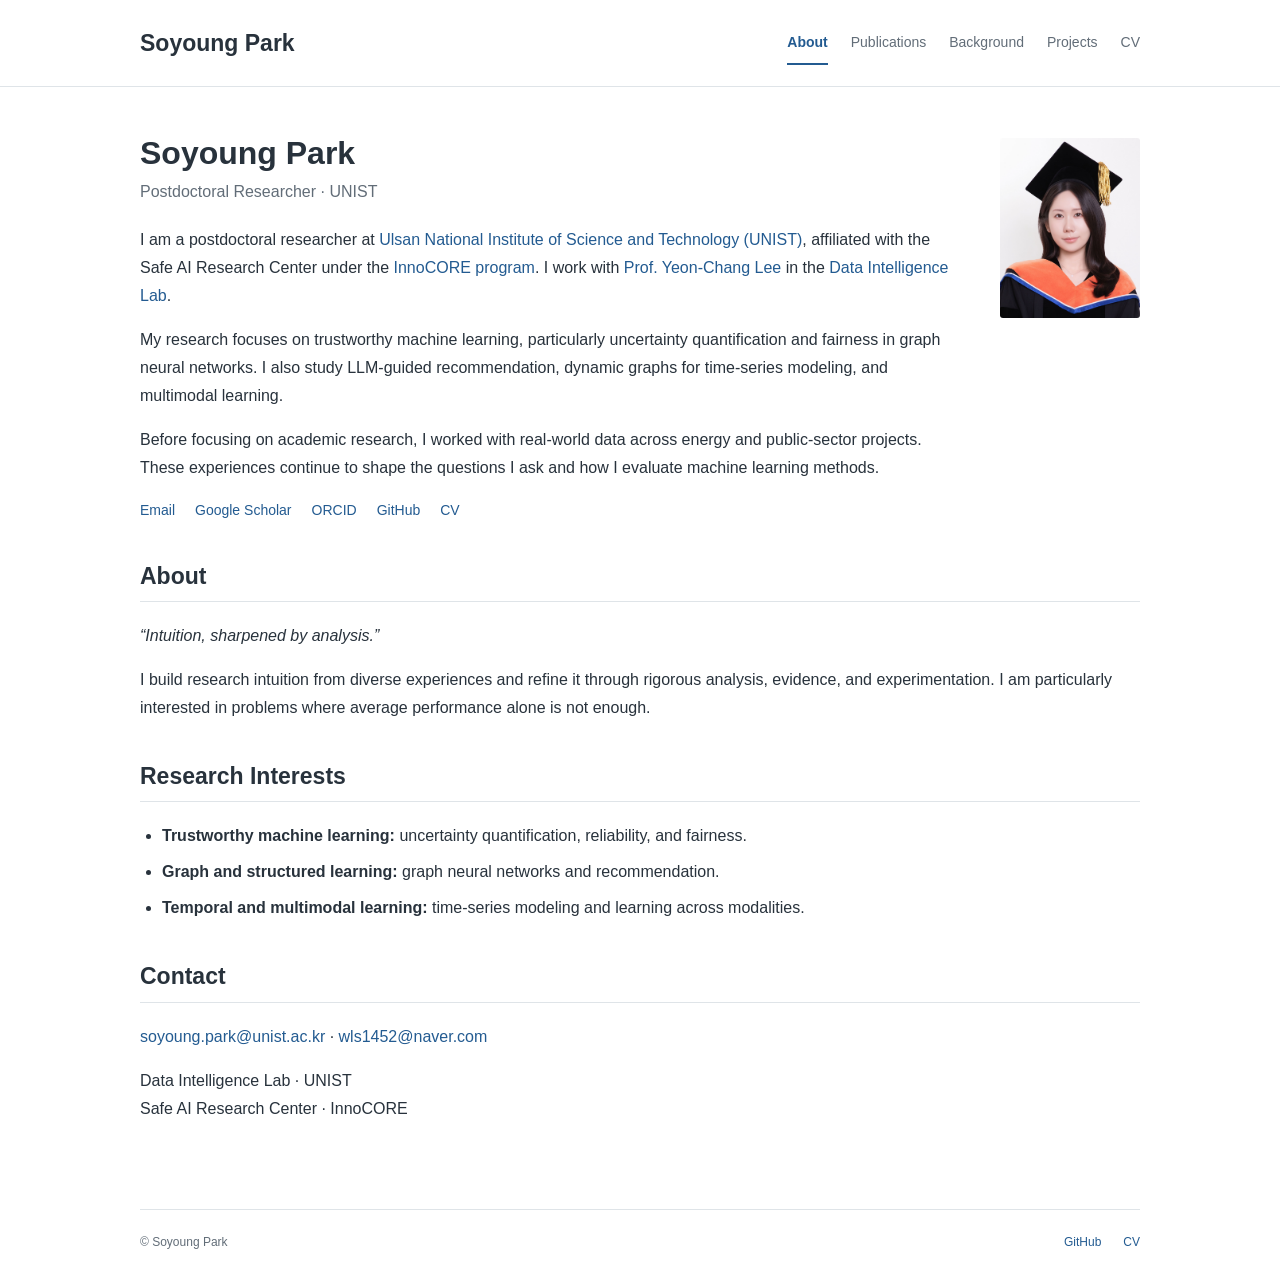
==== index.html @ 58df057c "Refine publication figures and organize background and projects" ====
<!DOCTYPE html>
<html lang="en">
<head>
<meta charset="UTF-8">
<meta name="viewport" content="width=device-width, initial-scale=1">
<meta name="description" content="Soyoung Park — About. Postdoctoral researcher in trustworthy and reliable machine learning.">
<title>About | Soyoung Park</title>
<link rel="icon" href="favicon.svg?v=6" type="image/svg+xml">
<link rel="stylesheet" href="assets/css/style.css?v=8">
</head>
<body>
<a class="skip-link" href="#main">Skip to content</a>
<header class="site-header"><div class="wrap header-inner">
<a class="wordmark" href="index.html">Soyoung Park</a>
<nav aria-label="Main navigation"><a href="index.html" aria-current="page">About</a>
<a href="publications.html">Publications</a>
<a href="background.html">Background</a>
<a href="projects.html">Projects</a>
<a href="cv.html">CV</a></nav>
</div></header>
<main id="main" class="wrap">
<section class="profile" aria-labelledby="name">
<div><h1 id="name">Soyoung Park</h1><p class="position">Postdoctoral Researcher · UNIST</p>

<p>I am a postdoctoral researcher at <a href="https://www.unist.ac.kr/">Ulsan National Institute of Science and Technology (UNIST)</a>, affiliated with the Safe AI Research Center under the <a href="https://www.innocore.or.kr/unist">InnoCORE program</a>. I work with <a href="https://aigs.unist.ac.kr/eng/yeon-chang-lee/">Prof. Yeon-Chang Lee</a> in the <a href="https://sites.google.com/view/unist-dilab">Data Intelligence Lab</a>.</p>
<p>My research focuses on trustworthy machine learning, particularly uncertainty quantification and fairness in graph neural networks. I also study LLM-guided recommendation, dynamic graphs for time-series modeling, and multimodal learning.</p>
<p>Before focusing on academic research, I worked with real-world data across energy and public-sector projects. These experiences continue to shape the questions I ask and how I evaluate machine learning methods.</p>
<div class="profile-links"><a href="mailto:soyoung.park@unist.ac.kr">Email</a><a href="https://scholar.google.co.kr/citations?user=gVs80sgAAAAJ&amp;hl=en">Google Scholar</a><a href="https://orcid.org/0009-0000-7755-0041">ORCID</a><a href="https://github.com/sybeam27">GitHub</a><a href="cv.html">CV</a></div>
</div>
<img class="profile-photo" src="assets/images/profile.jpg" alt="Soyoung Park" width="2802" height="3603" fetchpriority="high"></section>
<section aria-labelledby="about"><h2 id="about">About</h2>
<p class="philosophy">“Intuition, sharpened by analysis.”</p><p>I build research intuition from diverse experiences and refine it through rigorous analysis, evidence, and experimentation. I am particularly interested in problems where average performance alone is not enough.</p></section>
<section aria-labelledby="research"><h2 id="research">Research Interests</h2>
<ul class="interests"><li><strong>Trustworthy machine learning:</strong> uncertainty quantification, reliability, and fairness.</li><li><strong>Graph and structured learning:</strong> graph neural networks and recommendation.</li><li><strong>Temporal and multimodal learning:</strong> time-series modeling and learning across modalities.</li></ul></section>
<section aria-labelledby="contact"><h2 id="contact">Contact</h2><p><a href="mailto:soyoung.park@unist.ac.kr">soyoung.park@unist.ac.kr</a> · <a href="mailto:wls1452@naver.com">wls1452@naver.com</a></p><p>Data Intelligence Lab · UNIST<br>Safe AI Research Center · InnoCORE</p></section>
</main>
<footer class="wrap site-footer"><span>© Soyoung Park</span><a href="https://github.com/sybeam27">GitHub</a><a href="cv.html">CV</a></footer>
</body>
</html>
---- assets/css/style.css ----
:root {
  --ink: #28323c;
  --muted: #626d78;
  --accent: #235b91;
  --line: #dfe4e8;
  --wash: #f6f8fa;
}
* { box-sizing: border-box; }
body { margin: 0; background: #fff; color: var(--ink); font: 16px/1.75 -apple-system, BlinkMacSystemFont, 'Segoe UI', Arial, sans-serif; }
a { color: var(--accent); text-decoration: none; text-underline-offset: 4px; }
a:hover { text-decoration: underline; }
a:focus-visible { outline: 2px solid var(--accent); outline-offset: 5px; }
.wrap { width: min(1000px, calc(100% - 64px)); margin-inline: auto; }
.skip-link { position: absolute; top: -100px; left: 16px; padding: 10px; background: #fff; z-index: 20; }
.skip-link:focus { top: 8px; }
.site-header { border-bottom: 1px solid var(--line); }
.header-inner { display: flex; justify-content: space-between; align-items: center; gap: 28px; min-height: 86px; }
.wordmark { font-size: 23px; font-weight: 600; color: var(--ink); white-space: nowrap; }
nav { display: flex; flex-wrap: wrap; gap: 23px; }
nav a { color: var(--muted); font-size: 14px; padding: 9px 0; border-bottom: 2px solid transparent; }
nav a[aria-current='page'] { color: var(--accent); border-bottom-color: var(--accent); font-weight: 600; }
main { padding-block: 46px 70px; min-height: calc(100vh - 170px); }
h1, h2, h3, p { margin-top: 0; }
h1 { font-size: 32px; line-height: 1.3; font-weight: 600; margin-bottom: 24px; }
h2 { font-size: 23px; font-weight: 600; line-height: 1.4; margin: 38px 0 20px; padding-bottom: 9px; border-bottom: 1px solid var(--line); }
h3 { font-size: 18px; font-weight: 600; line-height: 1.5; margin-bottom: 8px; }
p { margin-bottom: 16px; }
ul { padding-left: 22px; }
li { margin-bottom: 8px; }
.profile { display: grid; grid-template-columns: minmax(0, 1fr) 140px; gap: 38px; align-items: start; }
.profile-photo { width: 100%; height: auto; border-radius: 3px; margin-top: 5px; }
.profile h1 { margin-bottom: 3px; }
.position { color: var(--muted); margin-bottom: 20px; }
.profile-links { display: flex; flex-wrap: wrap; gap: 20px; font-size: 14px; }
.philosophy { font-style: italic; }
.page-intro, .pending { color: var(--muted); }
.empty-state { padding-block: 20px; }
.publication-year { margin: 28px 0 12px; font-size: 21px; color: var(--muted); }
.publication-row { display: grid; grid-template-columns: 210px minmax(0, 1fr); gap: 28px; align-items: center; padding-block: 24px; border-bottom: 1px solid var(--line); }
.publication-thumbnail, .thumbnail-placeholder { aspect-ratio: 4 / 3; width: 100%; display: flex; align-items: center; justify-content: center; border: 1px solid var(--line); border-radius: 3px; padding: 10px; }
.publication-thumbnail img { width: 100%; height: 100%; object-fit: contain; display: block; }
.thumbnail-placeholder { color: var(--muted); background: var(--wash); font-size: 12px; }
.publication-details { min-width: 0; }
.publication-details h3 { font-size: 18px; }
.publication-row p, .domestic-paper p { font-size: 14px; margin-bottom: 7px; }
.publication-meta { display: flex; flex-wrap: wrap; align-items: center; gap: 8px; margin-bottom: 10px; }
.venue-badge { display: inline-block; font-size: 11px; font-weight: 600; background: #eaf1f8; color: var(--accent); border-radius: 3px; padding: 3px 8px; }
.topic-tag { color: var(--muted); font-size: 11px; }
.publication-venue { color: var(--muted); font-style: italic; }
.publication-links { display: flex; flex-wrap: wrap; gap: 8px; font-size: 13px; margin-top: 10px; }
.publication-note, .source-note { font-size: 12px; color: var(--muted); }
.source-note { margin-top: 30px; }
.domestic-paper { padding-block: 20px; border-bottom: 1px solid var(--line); }
.domestic-paper h3 { margin-top: 10px; }
.record { display: grid; grid-template-columns: 155px minmax(0, 1fr); gap: 24px; padding-block: 10px 20px; }
.record-date { color: var(--muted); font-size: 14px; }
.site-footer { display: flex; gap: 22px; border-top: 1px solid var(--line); padding-block: 22px; font-size: 12px; color: var(--muted); }
.site-footer span { margin-right: auto; }
@media (max-width: 800px) {
  .header-inner { display: block; padding-block: 18px 8px; }
  nav { gap: 20px; margin-top: 10px; }
  .profile { grid-template-columns: minmax(0, 1fr) 130px; gap: 26px; }
  .publication-row { grid-template-columns: 175px minmax(0, 1fr); gap: 22px; }
}
@media (max-width: 560px) {
  .wrap { width: calc(100% - 36px); }
  main { padding-block: 30px 48px; }
  nav { gap: 6px 18px; }
  nav a { font-size: 13px; }
  h1 { font-size: 28px; }
  h2 { font-size: 21px; }
  .profile { grid-template-columns: 1fr; gap: 22px; }
  .profile-photo { width: 120px; justify-self: end; grid-row: 1; }
  .publication-row { grid-template-columns: 1fr; gap: 18px; }
  .publication-thumbnail, .thumbnail-placeholder { max-width: 300px; }
  .record { grid-template-columns: 1fr; gap: 2px; }
}
@media print {
  .wrap { width: 100%; }
  nav, .skip-link, .site-footer { display: none; }
  main { padding-block: 20px; }
  .publication-row, .record { break-inside: avoid; }
}

.type-badge { display: inline-flex; align-items: center; gap: 5px; padding: 3px 8px; border-radius: 3px; background: #f0f0f6; color: #515773; font-size: 11px; font-weight: 500; }
.type-badge.journal { background: #edf5ee; color: #36704b; }
.type-badge img { flex: none; }
.organization-tag { display: inline-flex; align-items: center; gap: 9px; min-height: 34px; padding: 4px 9px; border: 1px solid var(--line); border-radius: 4px; margin-bottom: 10px; background: #fff; }
.organization-tag img { width: 66px; height: 24px; object-fit: contain; }
.organization-tag span { font-size: 11px; color: var(--muted); }
.section-jumps { display: flex; flex-wrap: wrap; gap: 12px 22px; font-size: 14px; margin-bottom: 28px; }
.award-year { margin-top: 24px; font-size: 17px; color: var(--muted); }
.download-link { display: inline-block; border: 1px solid var(--accent); border-radius: 4px; padding: 9px 15px; }
.profile > div { min-width: 0; }

.organization-tag img.logo-on-dark { background: #243953; border-radius: 2px; padding: 3px; }

.track-badge { display: inline-block; padding: 3px 8px; border-radius: 3px; font-size: 11px; font-weight: 600; background: #fff4df; color: #795416; }
.resource-tag { display: inline-flex; align-items: center; min-height: 30px; padding: 2px 11px; border: 1px solid #c7d8e8; border-radius: 4px; background: #f1f6fb; color: var(--accent); font-size: 12px; font-weight: 600; }
.resource-tag.code { border-color: #d5dbe1; background: #f6f8fa; color: #394653; }
.resource-tag:hover { background: #e3edf7; border-color: var(--accent); text-decoration: none; }
.resource-tag.code:hover { background: #e9edf1; border-color: #626d78; }

/* Shared publication metadata keeps domestic and international tags aligned. */
.publication-meta > span { display: inline-flex; align-items: center; gap: 5px; min-height: 27px; padding: 3px 9px; border-radius: 6px; line-height: 19px; font-size: 11px; font-weight: 600; }
.type-badge { border: 1px solid #d8e1ed; background: #f0f4fa; color: #49617e; }
.type-badge.journal { border-color: #cce4da; background: #edf7f2; color: #2f6b53; }
.type-badge.workshop { border-color: #dfd4ec; background: #f5f0fa; color: #72518d; }
.type-badge img { opacity: .8; }
.domestic-paper h3 { margin-top: 0; }
.publication-thumbnail { position: relative; cursor: zoom-in; background: #fff; transition: border-color .15s, box-shadow .15s; }
.publication-thumbnail:hover { border-color: #8aa9c6; box-shadow: 0 3px 14px #235b9112; }
.zoom-hint { position: absolute; right: 5px; bottom: 3px; color: #617a90; font-size: 16px; }
.figure-dialog { width: min(1400px, 96vw); max-width: 96vw; max-height: 94vh; border: 0; border-radius: 10px; padding: 48px 24px 22px; box-shadow: 0 20px 80px #0004; }
.figure-dialog::backdrop { background: #182431ba; }
.figure-dialog figure { margin: 0; }
.figure-dialog figure img { display: block; width: 100%; height: auto; max-height: 74vh; object-fit: contain; }
.figure-dialog figcaption { margin-top: 16px; color: var(--muted); font-size: 14px; text-align: center; }
.figure-close { position: absolute; right: 10px; top: 8px; width: 34px; height: 34px; border: 0; border-radius: 50%; background: var(--wash); color: var(--ink); font-size: 25px; cursor: pointer; }
.figure-close:focus-visible { outline: 2px solid var(--accent); }
.record-aside .record-date { margin-bottom: 10px; }
.record-aside .organization-tag { display: flex; flex-direction: column; align-items: flex-start; gap: 4px; border: 0; padding: 0; margin: 0; }
.record-aside .organization-tag img { width: 126px; height: 44px; object-fit: contain; object-position: left center; }
.record-aside .organization-tag span { font-size: 11px; }
@media (max-width: 560px) {
  .record-aside { display: flex; flex-direction: column; align-items: flex-start; gap: 8px; margin-bottom: 12px; }
  .record-aside .record-date { margin: 0; }
  .record-aside .organization-tag img { width: 110px; height: 38px; }
  .figure-dialog { padding: 48px 12px 18px; }
}
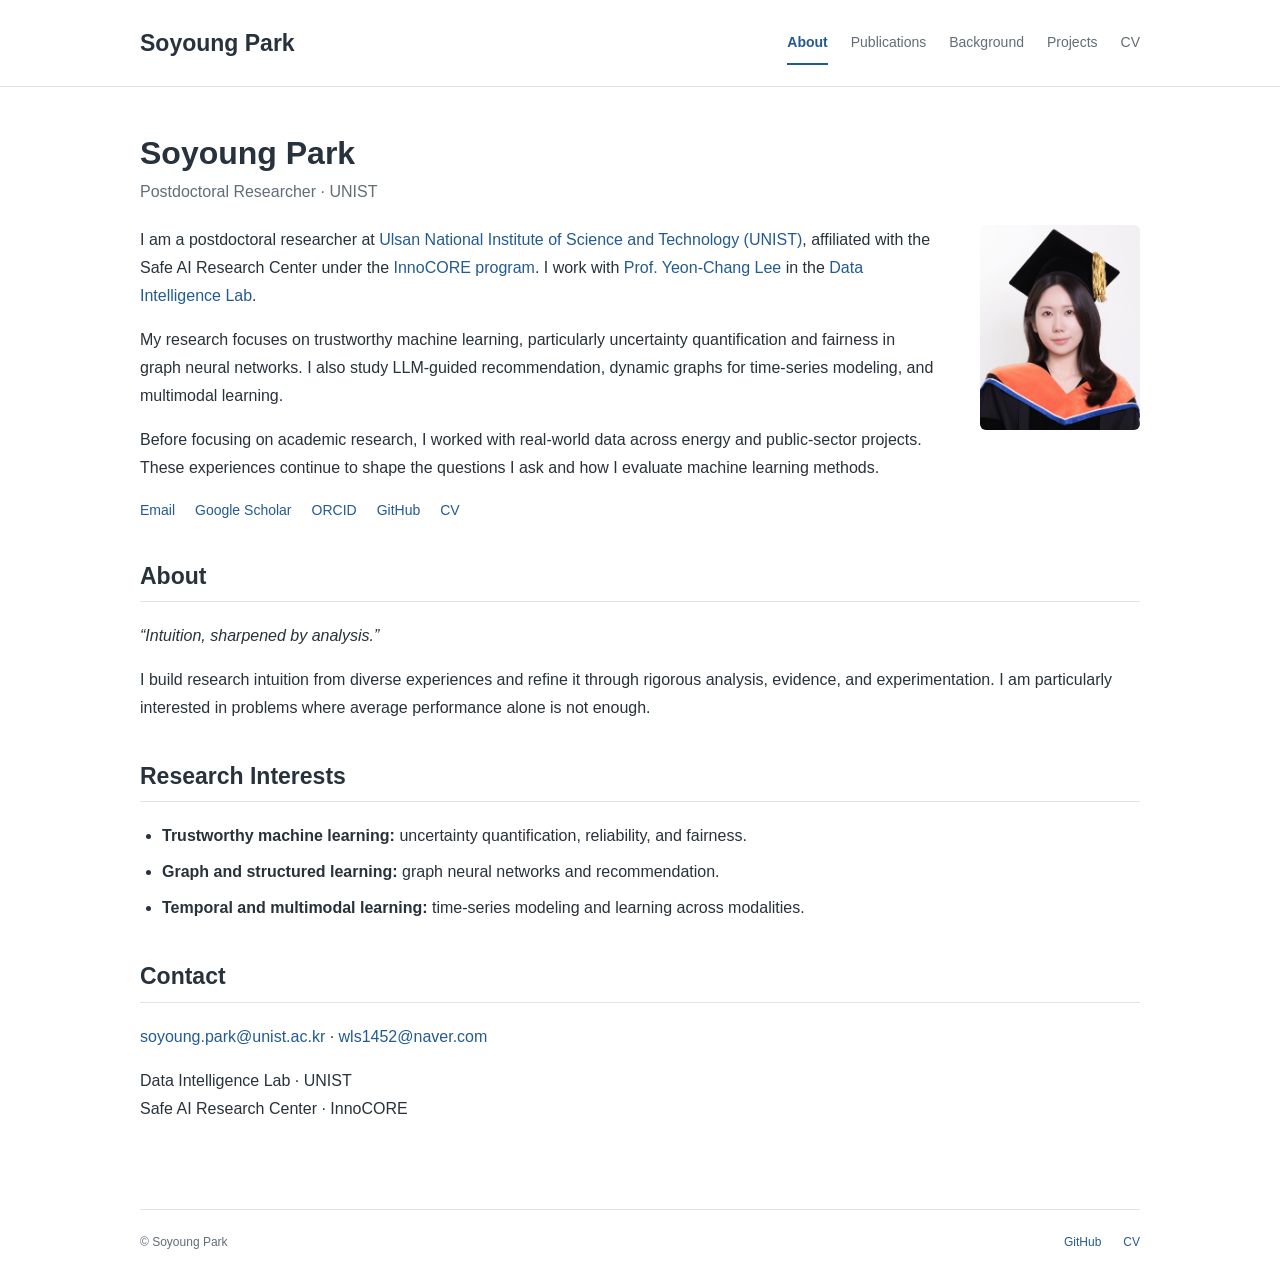
==== commit f0745d2a: "Add CKAIA activities and publication section navigation" ====
--- a/index.html
+++ b/index.html
@@ -6,7 +6,7 @@
 <meta name="description" content="Soyoung Park — About. Postdoctoral researcher in trustworthy and reliable machine learning.">
 <title>About | Soyoung Park</title>
 <link rel="icon" href="favicon.svg?v=6" type="image/svg+xml">
-<link rel="stylesheet" href="assets/css/style.css?v=8">
+<link rel="stylesheet" href="assets/css/style.css?v=9">
 </head>
 <body>
 <a class="skip-link" href="#main">Skip to content</a>
--- a/assets/css/style.css
+++ b/assets/css/style.css
@@ -27,8 +27,8 @@
 p { margin-bottom: 16px; }
 ul { padding-left: 22px; }
 li { margin-bottom: 8px; }
-.profile { display: grid; grid-template-columns: minmax(0, 1fr) 140px; gap: 38px; align-items: start; }
-.profile-photo { width: 100%; height: auto; border-radius: 3px; margin-top: 5px; }
+.profile { display: grid; grid-template-columns: minmax(0, 1fr) 160px; gap: 42px; align-items: center; }
+.profile-photo { width: 100%; height: auto; border-radius: 6px; margin-top: 0; }
 .profile h1 { margin-bottom: 3px; }
 .position { color: var(--muted); margin-bottom: 20px; }
 .profile-links { display: flex; flex-wrap: wrap; gap: 20px; font-size: 14px; }
@@ -59,7 +59,7 @@
 @media (max-width: 800px) {
   .header-inner { display: block; padding-block: 18px 8px; }
   nav { gap: 20px; margin-top: 10px; }
-  .profile { grid-template-columns: minmax(0, 1fr) 130px; gap: 26px; }
+  .profile { grid-template-columns: minmax(0, 1fr) 145px; gap: 28px; }
   .publication-row { grid-template-columns: 175px minmax(0, 1fr); gap: 22px; }
 }
 @media (max-width: 560px) {
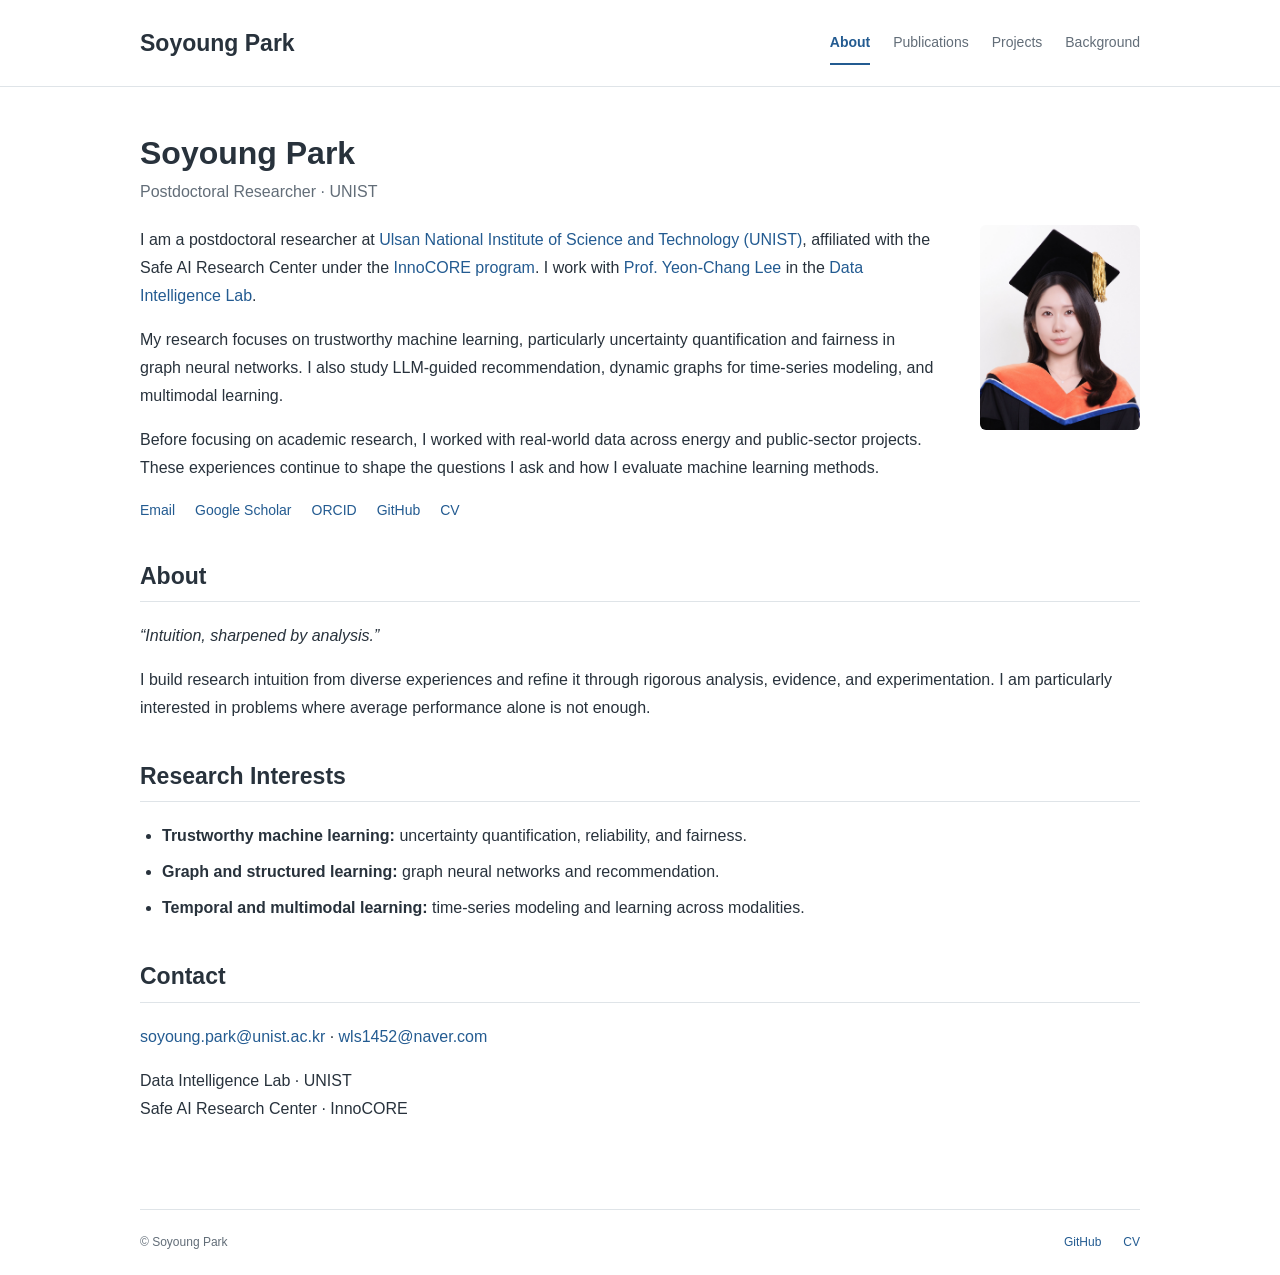
==== commit 97d6fd1a: "Simplify logos, reorder navigation, and open CV inline" ====
--- a/index.html
+++ b/index.html
@@ -6,7 +6,7 @@
 <meta name="description" content="Soyoung Park — About. Postdoctoral researcher in trustworthy and reliable machine learning.">
 <title>About | Soyoung Park</title>
 <link rel="icon" href="favicon.svg?v=6" type="image/svg+xml">
-<link rel="stylesheet" href="assets/css/style.css?v=9">
+<link rel="stylesheet" href="assets/css/style.css?v=10">
 </head>
 <body>
 <a class="skip-link" href="#main">Skip to content</a>
@@ -14,9 +14,8 @@
 <a class="wordmark" href="index.html">Soyoung Park</a>
 <nav aria-label="Main navigation"><a href="index.html" aria-current="page">About</a>
 <a href="publications.html">Publications</a>
-<a href="background.html">Background</a>
 <a href="projects.html">Projects</a>
-<a href="cv.html">CV</a></nav>
+<a href="background.html">Background</a></nav>
 </div></header>
 <main id="main" class="wrap">
 <section class="profile" aria-labelledby="name">
@@ -25,7 +24,7 @@
 <p>I am a postdoctoral researcher at <a href="https://www.unist.ac.kr/">Ulsan National Institute of Science and Technology (UNIST)</a>, affiliated with the Safe AI Research Center under the <a href="https://www.innocore.or.kr/unist">InnoCORE program</a>. I work with <a href="https://aigs.unist.ac.kr/eng/yeon-chang-lee/">Prof. Yeon-Chang Lee</a> in the <a href="https://sites.google.com/view/unist-dilab">Data Intelligence Lab</a>.</p>
 <p>My research focuses on trustworthy machine learning, particularly uncertainty quantification and fairness in graph neural networks. I also study LLM-guided recommendation, dynamic graphs for time-series modeling, and multimodal learning.</p>
 <p>Before focusing on academic research, I worked with real-world data across energy and public-sector projects. These experiences continue to shape the questions I ask and how I evaluate machine learning methods.</p>
-<div class="profile-links"><a href="mailto:soyoung.park@unist.ac.kr">Email</a><a href="https://scholar.google.co.kr/citations?user=gVs80sgAAAAJ&amp;hl=en">Google Scholar</a><a href="https://orcid.org/0009-0000-7755-0041">ORCID</a><a href="https://github.com/sybeam27">GitHub</a><a href="cv.html">CV</a></div>
+<div class="profile-links"><a href="mailto:soyoung.park@unist.ac.kr">Email</a><a href="https://scholar.google.co.kr/citations?user=gVs80sgAAAAJ&amp;hl=en">Google Scholar</a><a href="https://orcid.org/0009-0000-7755-0041">ORCID</a><a href="https://github.com/sybeam27">GitHub</a><a href="CV_Soyoung%20Park.pdf" target="_blank" rel="noopener" title="Open CV as a PDF in a new tab">CV</a></div>
 </div>
 <img class="profile-photo" src="assets/images/profile.jpg" alt="Soyoung Park" width="2802" height="3603" fetchpriority="high"></section>
 <section aria-labelledby="about"><h2 id="about">About</h2>
@@ -34,6 +33,6 @@
 <ul class="interests"><li><strong>Trustworthy machine learning:</strong> uncertainty quantification, reliability, and fairness.</li><li><strong>Graph and structured learning:</strong> graph neural networks and recommendation.</li><li><strong>Temporal and multimodal learning:</strong> time-series modeling and learning across modalities.</li></ul></section>
 <section aria-labelledby="contact"><h2 id="contact">Contact</h2><p><a href="mailto:soyoung.park@unist.ac.kr">soyoung.park@unist.ac.kr</a> · <a href="mailto:wls1452@naver.com">wls1452@naver.com</a></p><p>Data Intelligence Lab · UNIST<br>Safe AI Research Center · InnoCORE</p></section>
 </main>
-<footer class="wrap site-footer"><span>© Soyoung Park</span><a href="https://github.com/sybeam27">GitHub</a><a href="cv.html">CV</a></footer>
+<footer class="wrap site-footer"><span>© Soyoung Park</span><a href="https://github.com/sybeam27">GitHub</a><a href="CV_Soyoung%20Park.pdf" target="_blank" rel="noopener" title="Open CV as a PDF in a new tab">CV</a></footer>
 </body>
 </html>
--- a/assets/css/style.css
+++ b/assets/css/style.css
@@ -120,11 +120,15 @@
 .figure-close:focus-visible { outline: 2px solid var(--accent); }
 .record-aside .record-date { margin-bottom: 10px; }
 .record-aside .organization-tag { display: flex; flex-direction: column; align-items: flex-start; gap: 4px; border: 0; padding: 0; margin: 0; }
-.record-aside .organization-tag img { width: 126px; height: 44px; object-fit: contain; object-position: left center; }
+.record-aside .organization-tag img { width: 88px; height: 30px; object-fit: contain; object-position: left center; }
 .record-aside .organization-tag span { font-size: 11px; }
 @media (max-width: 560px) {
   .record-aside { display: flex; flex-direction: column; align-items: flex-start; gap: 8px; margin-bottom: 12px; }
   .record-aside .record-date { margin: 0; }
-  .record-aside .organization-tag img { width: 110px; height: 38px; }
+  .record-aside .organization-tag img { width: 80px; height: 28px; }
   .figure-dialog { padding: 48px 12px 18px; }
 }
+
+.record-aside .organization-tag { min-height: 0; }
+.jbnu-emblem { display: block; width: 36px; height: 36px; background: url('../images/organizations/jbnu-emblem-en.png') -15px -2px / 123px 40px no-repeat; }
+.project-affiliation { font-size: 13px; color: var(--muted); }
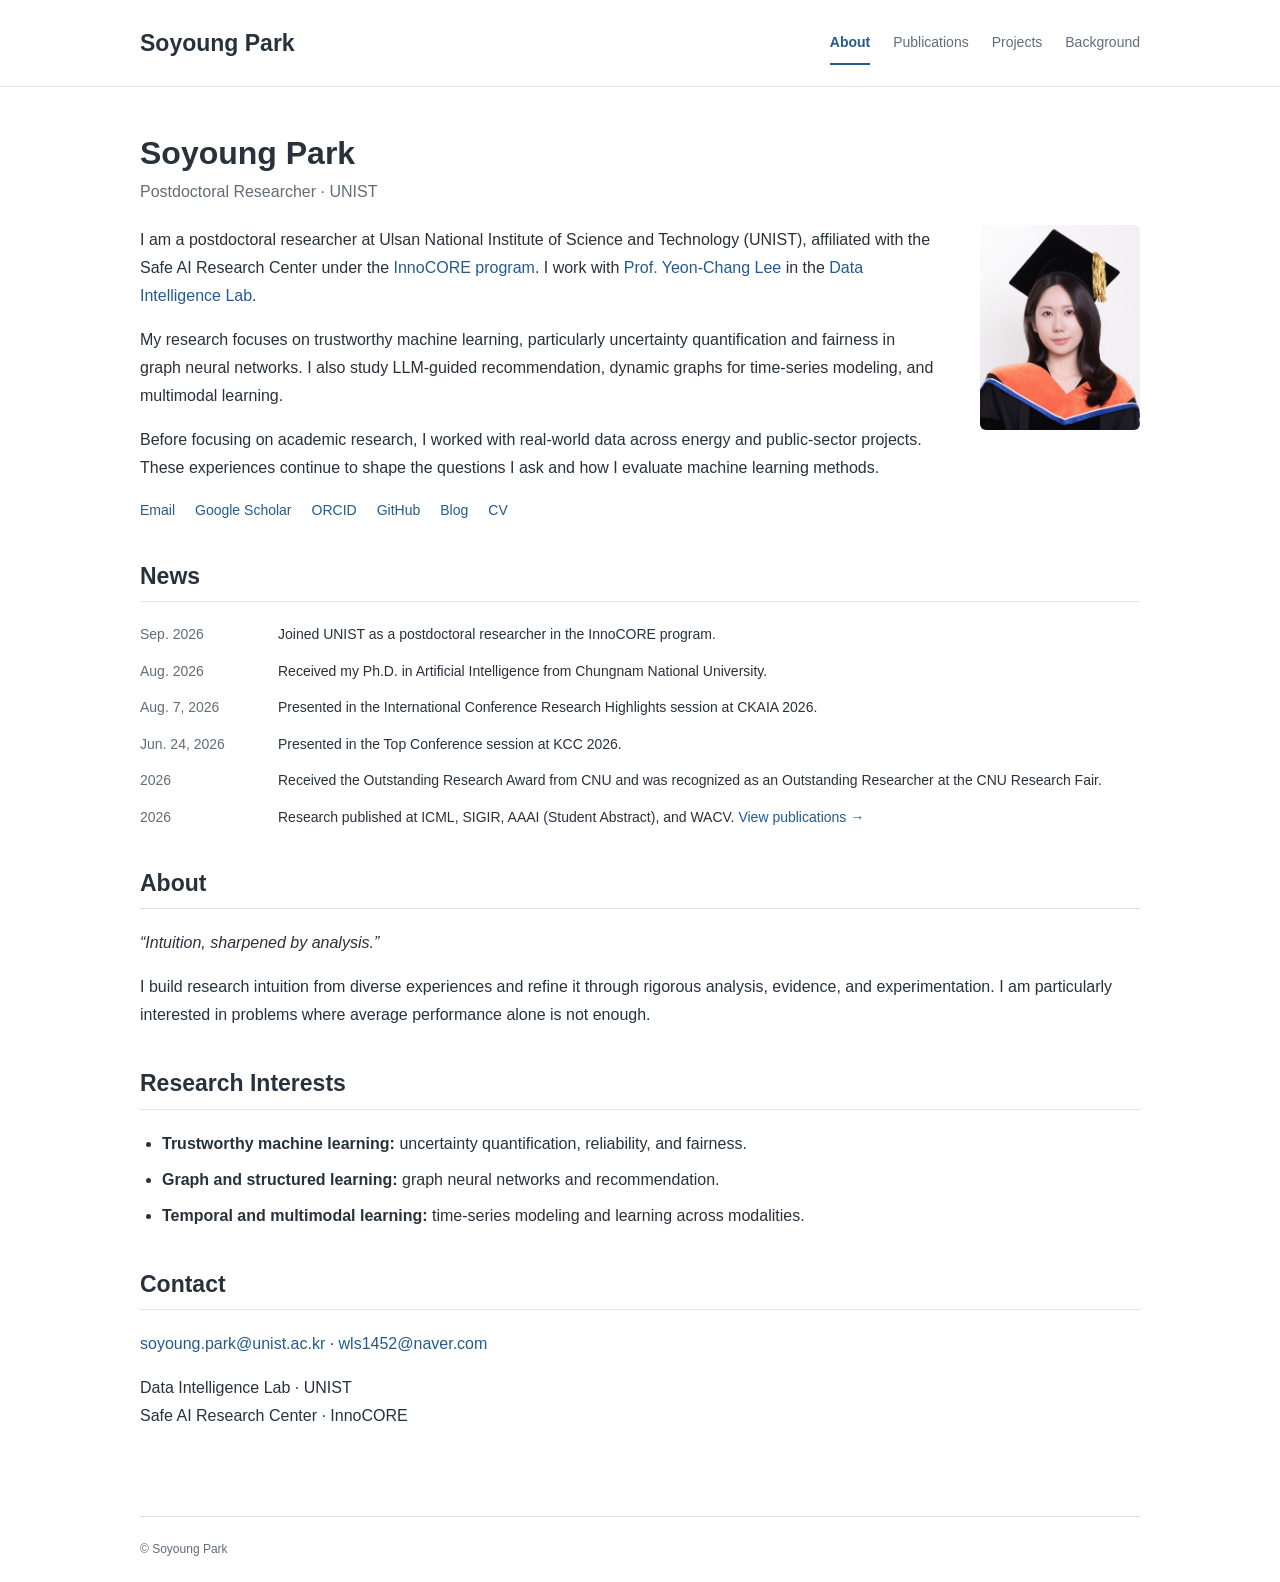
==== commit 8dfa9a06: "Add 2026 news and awards and refine mobile profile" ====
--- a/index.html
+++ b/index.html
@@ -6,7 +6,7 @@
 <meta name="description" content="Soyoung Park — About. Postdoctoral researcher in trustworthy and reliable machine learning.">
 <title>About | Soyoung Park</title>
 <link rel="icon" href="favicon.svg?v=6" type="image/svg+xml">
-<link rel="stylesheet" href="assets/css/style.css?v=10">
+<link rel="stylesheet" href="assets/css/style.css?v=11">
 </head>
 <body>
 <a class="skip-link" href="#main">Skip to content</a>
@@ -19,20 +19,28 @@
 </div></header>
 <main id="main" class="wrap">
 <section class="profile" aria-labelledby="name">
-<div><h1 id="name">Soyoung Park</h1><p class="position">Postdoctoral Researcher · UNIST</p>
+<div class="profile-copy"><div class="profile-heading"><h1 id="name">Soyoung Park</h1><p class="position">Postdoctoral Researcher · UNIST</p></div>
 
-<p>I am a postdoctoral researcher at <a href="https://www.unist.ac.kr/">Ulsan National Institute of Science and Technology (UNIST)</a>, affiliated with the Safe AI Research Center under the <a href="https://www.innocore.or.kr/unist">InnoCORE program</a>. I work with <a href="https://aigs.unist.ac.kr/eng/yeon-chang-lee/">Prof. Yeon-Chang Lee</a> in the <a href="https://sites.google.com/view/unist-dilab">Data Intelligence Lab</a>.</p>
+<p>I am a postdoctoral researcher at Ulsan National Institute of Science and Technology (UNIST), affiliated with the Safe AI Research Center under the <a href="https://www.innocore.or.kr/unist">InnoCORE program</a>. I work with <a href="https://aigs.unist.ac.kr/eng/yeon-chang-lee/">Prof. Yeon-Chang Lee</a> in the <a href="https://sites.google.com/view/unist-dilab">Data Intelligence Lab</a>.</p>
 <p>My research focuses on trustworthy machine learning, particularly uncertainty quantification and fairness in graph neural networks. I also study LLM-guided recommendation, dynamic graphs for time-series modeling, and multimodal learning.</p>
 <p>Before focusing on academic research, I worked with real-world data across energy and public-sector projects. These experiences continue to shape the questions I ask and how I evaluate machine learning methods.</p>
-<div class="profile-links"><a href="mailto:soyoung.park@unist.ac.kr">Email</a><a href="https://scholar.google.co.kr/citations?user=gVs80sgAAAAJ&amp;hl=en">Google Scholar</a><a href="https://orcid.org/0009-0000-7755-0041">ORCID</a><a href="https://github.com/sybeam27">GitHub</a><a href="CV_Soyoung%20Park.pdf" target="_blank" rel="noopener" title="Open CV as a PDF in a new tab">CV</a></div>
+<div class="profile-links"><a href="mailto:soyoung.park@unist.ac.kr">Email</a><a href="https://scholar.google.co.kr/citations?user=gVs80sgAAAAJ&amp;hl=en">Google Scholar</a><a href="https://orcid.org/0009-0000-7755-0041">ORCID</a><a href="https://github.com/sybeam27">GitHub</a><a href="https://blog.naver.com/young_treasure">Blog</a><a href="CV_Soyoung%20Park.pdf" target="_blank" rel="noopener" title="Open CV as a PDF in a new tab">CV</a></div>
 </div>
 <img class="profile-photo" src="assets/images/profile.jpg" alt="Soyoung Park" width="2802" height="3603" fetchpriority="high"></section>
+<section aria-labelledby="news"><h2 id="news">News</h2><ul class="news-list">
+<li><time datetime="2026-09">Sep. 2026</time><span>Joined UNIST as a postdoctoral researcher in the InnoCORE program.</span></li>
+<li><time datetime="2026-08">Aug. 2026</time><span>Received my Ph.D. in Artificial Intelligence from Chungnam National University.</span></li>
+<li><time datetime="2026-08-07">Aug. 7, 2026</time><span>Presented in the International Conference Research Highlights session at CKAIA 2026.</span></li>
+<li><time datetime="2026-06-24">Jun. 24, 2026</time><span>Presented in the Top Conference session at KCC 2026.</span></li>
+<li><time datetime="2026">2026</time><span>Received the Outstanding Research Award from CNU and was recognized as an Outstanding Researcher at the CNU Research Fair.</span></li>
+<li><time datetime="2026">2026</time><span>Research published at ICML, SIGIR, AAAI (Student Abstract), and WACV. <a href="publications.html#international">View publications →</a></span></li>
+</ul></section>
 <section aria-labelledby="about"><h2 id="about">About</h2>
 <p class="philosophy">“Intuition, sharpened by analysis.”</p><p>I build research intuition from diverse experiences and refine it through rigorous analysis, evidence, and experimentation. I am particularly interested in problems where average performance alone is not enough.</p></section>
 <section aria-labelledby="research"><h2 id="research">Research Interests</h2>
 <ul class="interests"><li><strong>Trustworthy machine learning:</strong> uncertainty quantification, reliability, and fairness.</li><li><strong>Graph and structured learning:</strong> graph neural networks and recommendation.</li><li><strong>Temporal and multimodal learning:</strong> time-series modeling and learning across modalities.</li></ul></section>
 <section aria-labelledby="contact"><h2 id="contact">Contact</h2><p><a href="mailto:soyoung.park@unist.ac.kr">soyoung.park@unist.ac.kr</a> · <a href="mailto:wls1452@naver.com">wls1452@naver.com</a></p><p>Data Intelligence Lab · UNIST<br>Safe AI Research Center · InnoCORE</p></section>
 </main>
-<footer class="wrap site-footer"><span>© Soyoung Park</span><a href="https://github.com/sybeam27">GitHub</a><a href="CV_Soyoung%20Park.pdf" target="_blank" rel="noopener" title="Open CV as a PDF in a new tab">CV</a></footer>
+<footer class="wrap site-footer"><span>© Soyoung Park</span></footer>
 </body>
 </html>
--- a/assets/css/style.css
+++ b/assets/css/style.css
@@ -132,3 +132,19 @@
 .record-aside .organization-tag { min-height: 0; }
 .jbnu-emblem { display: block; width: 36px; height: 36px; background: url('../images/organizations/jbnu-emblem-en.png') -15px -2px / 123px 40px no-repeat; }
 .project-affiliation { font-size: 13px; color: var(--muted); }
+
+.news-list { list-style: none; padding: 0; }
+.news-list li { display: grid; grid-template-columns: 120px minmax(0, 1fr); gap: 18px; margin-bottom: 12px; font-size: 14px; }
+.news-list time { color: var(--muted); font-variant-numeric: tabular-nums; }
+.record-aside .university-symbol img { width: 36px; height: 36px; }
+@media (max-width: 560px) {
+  .profile { grid-template-columns: minmax(0, 1fr) 88px; gap: 18px 16px; align-items: center; }
+  .profile-copy { display: contents; }
+  .profile-heading { grid-column: 1; grid-row: 1; }
+  .profile-heading h1 { font-size: 26px; }
+  .profile-heading .position { font-size: 13px; margin-bottom: 0; }
+  .profile-photo { width: 88px; grid-column: 2; grid-row: 1; justify-self: end; }
+  .profile-copy > p, .profile-links { grid-column: 1 / -1; margin-bottom: 0; }
+  .profile-links { gap: 8px 18px; }
+  .news-list li { grid-template-columns: 1fr; gap: 2px; margin-bottom: 16px; }
+}
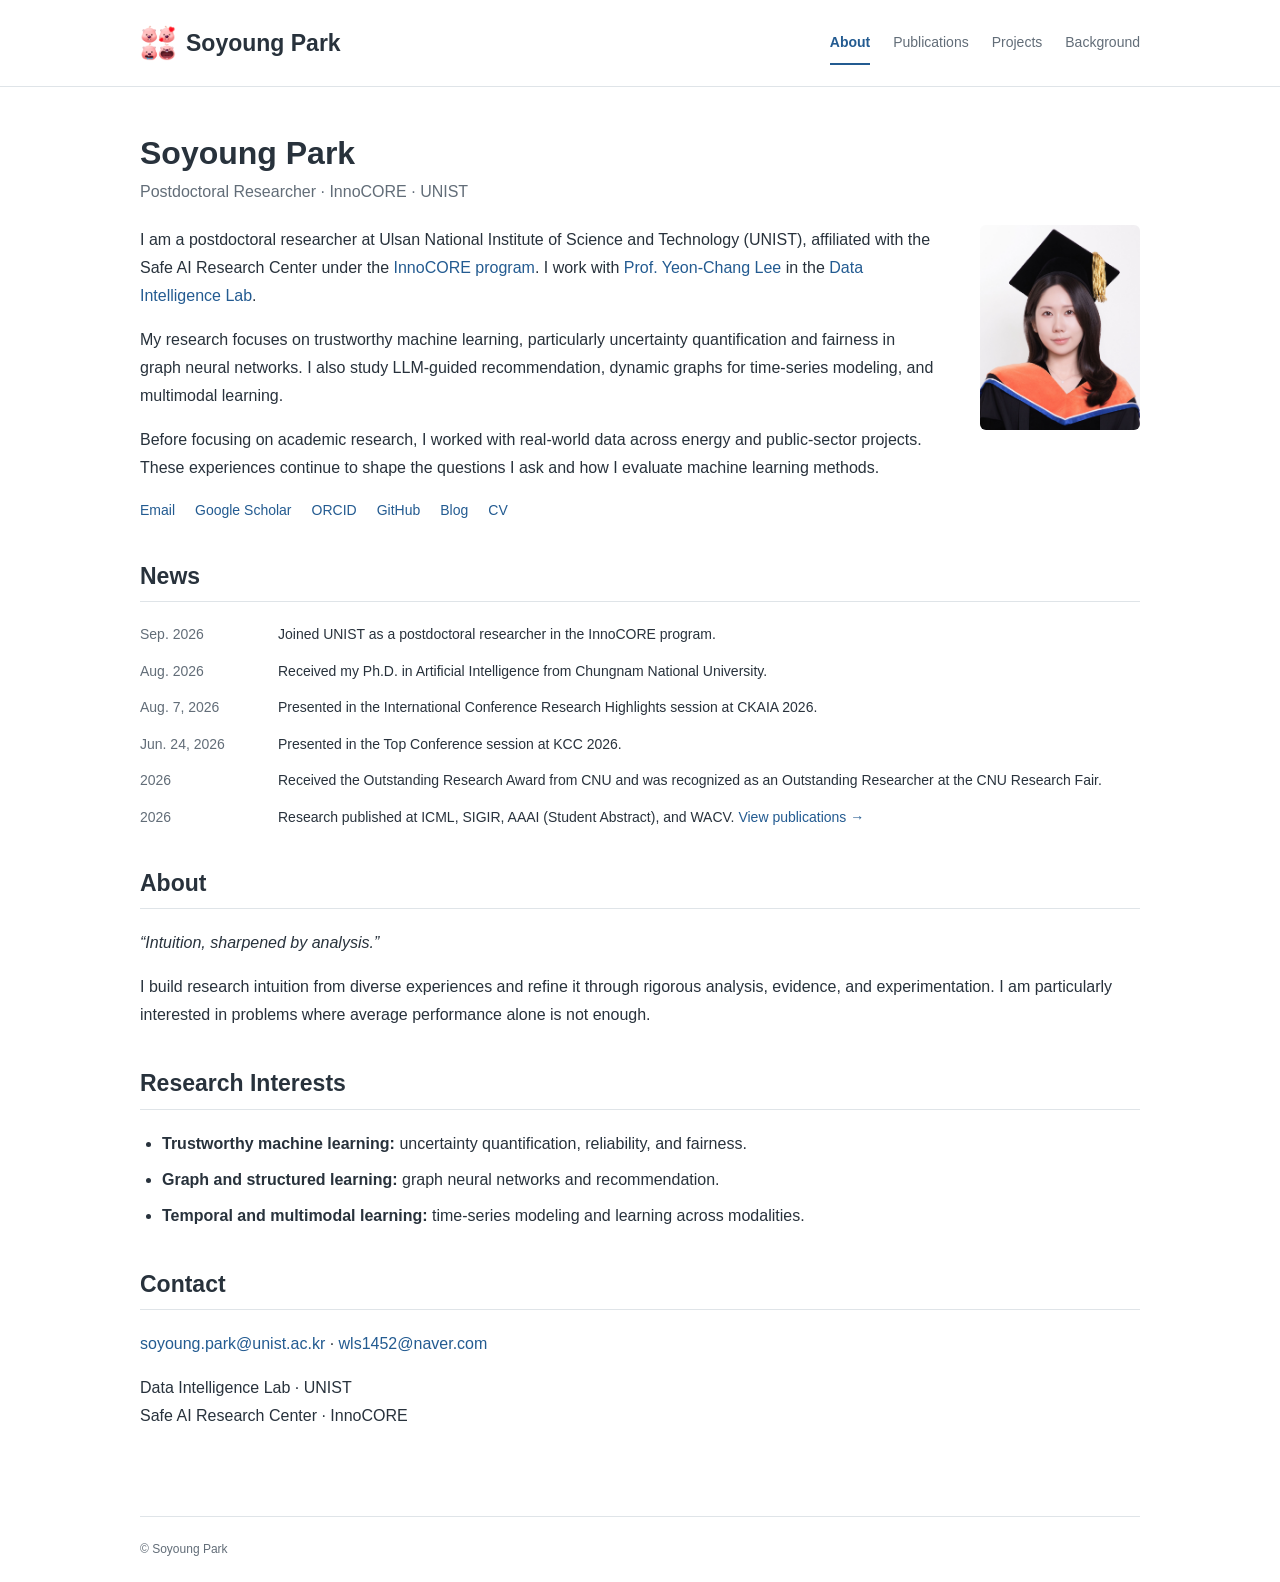
==== commit 08884001: "Use supplied Loopy image for branding and add InnoCORE role" ====
--- a/index.html
+++ b/index.html
@@ -5,13 +5,13 @@
 <meta name="viewport" content="width=device-width, initial-scale=1">
 <meta name="description" content="Soyoung Park — About. Postdoctoral researcher in trustworthy and reliable machine learning.">
 <title>About | Soyoung Park</title>
-<link rel="icon" href="favicon.svg?v=6" type="image/svg+xml">
-<link rel="stylesheet" href="assets/css/style.css?v=11">
+<link rel="icon" href="assets/images/loopy.png?v=1" type="image/png">
+<link rel="stylesheet" href="assets/css/style.css?v=12">
 </head>
 <body>
 <a class="skip-link" href="#main">Skip to content</a>
 <header class="site-header"><div class="wrap header-inner">
-<a class="wordmark" href="index.html">Soyoung Park</a>
+<a class="wordmark" href="index.html"><img class="brand-loopy" src="assets/images/loopy.png" alt="" width="36" height="36">Soyoung Park</a>
 <nav aria-label="Main navigation"><a href="index.html" aria-current="page">About</a>
 <a href="publications.html">Publications</a>
 <a href="projects.html">Projects</a>
@@ -19,7 +19,7 @@
 </div></header>
 <main id="main" class="wrap">
 <section class="profile" aria-labelledby="name">
-<div class="profile-copy"><div class="profile-heading"><h1 id="name">Soyoung Park</h1><p class="position">Postdoctoral Researcher · UNIST</p></div>
+<div class="profile-copy"><div class="profile-heading"><h1 id="name">Soyoung Park</h1><p class="position">Postdoctoral Researcher · InnoCORE · UNIST</p></div>
 
 <p>I am a postdoctoral researcher at Ulsan National Institute of Science and Technology (UNIST), affiliated with the Safe AI Research Center under the <a href="https://www.innocore.or.kr/unist">InnoCORE program</a>. I work with <a href="https://aigs.unist.ac.kr/eng/yeon-chang-lee/">Prof. Yeon-Chang Lee</a> in the <a href="https://sites.google.com/view/unist-dilab">Data Intelligence Lab</a>.</p>
 <p>My research focuses on trustworthy machine learning, particularly uncertainty quantification and fairness in graph neural networks. I also study LLM-guided recommendation, dynamic graphs for time-series modeling, and multimodal learning.</p>
--- a/assets/css/style.css
+++ b/assets/css/style.css
@@ -148,3 +148,6 @@
   .profile-links { gap: 8px 18px; }
   .news-list li { grid-template-columns: 1fr; gap: 2px; margin-bottom: 16px; }
 }
+
+.wordmark { display: inline-flex; align-items: center; gap: 10px; }
+.brand-loopy { display: block; width: 36px; height: 36px; object-fit: contain; flex: none; }
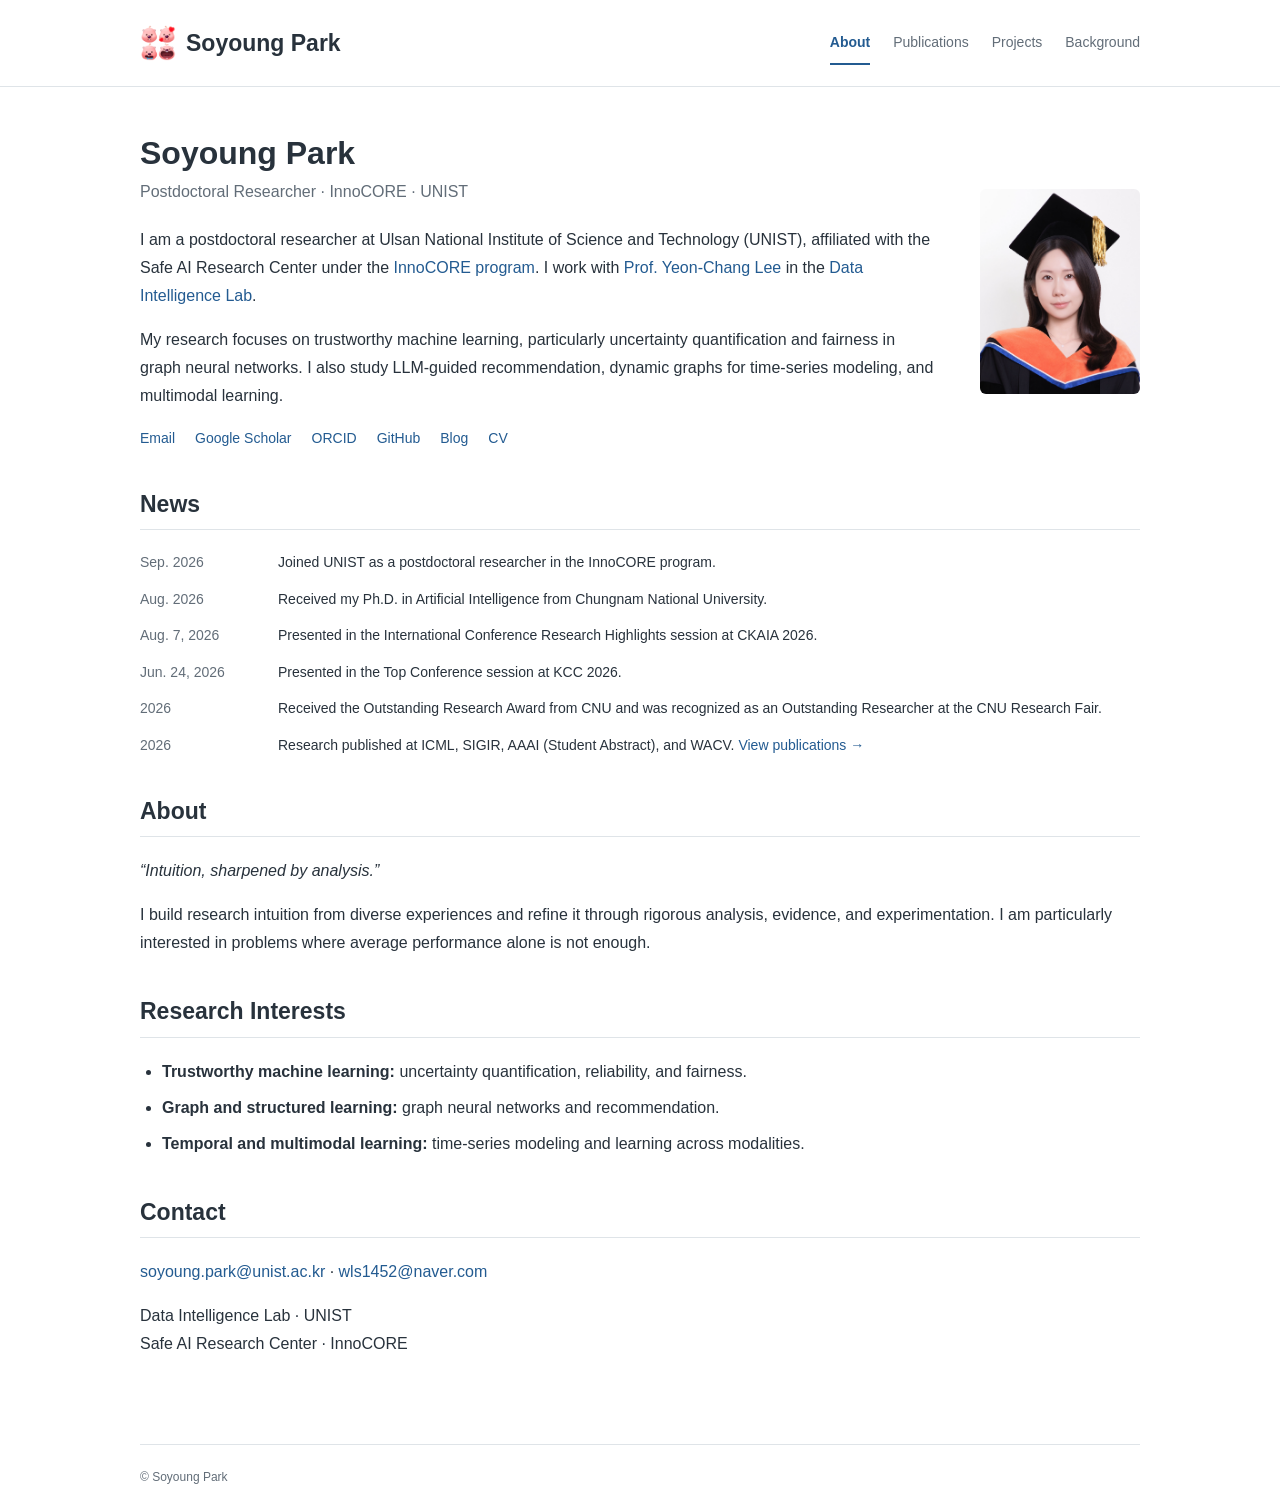
==== commit 9e08f365: "Hide previous industry experience paragraph on About" ====
--- a/index.html
+++ b/index.html
@@ -23,7 +23,7 @@
 
 <p>I am a postdoctoral researcher at Ulsan National Institute of Science and Technology (UNIST), affiliated with the Safe AI Research Center under the <a href="https://www.innocore.or.kr/unist">InnoCORE program</a>. I work with <a href="https://aigs.unist.ac.kr/eng/yeon-chang-lee/">Prof. Yeon-Chang Lee</a> in the <a href="https://sites.google.com/view/unist-dilab">Data Intelligence Lab</a>.</p>
 <p>My research focuses on trustworthy machine learning, particularly uncertainty quantification and fairness in graph neural networks. I also study LLM-guided recommendation, dynamic graphs for time-series modeling, and multimodal learning.</p>
-<p>Before focusing on academic research, I worked with real-world data across energy and public-sector projects. These experiences continue to shape the questions I ask and how I evaluate machine learning methods.</p>
+<!-- <p>Before focusing on academic research, I worked with real-world data across energy and public-sector projects. These experiences continue to shape the questions I ask and how I evaluate machine learning methods.</p> -->
 <div class="profile-links"><a href="mailto:soyoung.park@unist.ac.kr">Email</a><a href="https://scholar.google.co.kr/citations?user=gVs80sgAAAAJ&amp;hl=en">Google Scholar</a><a href="https://orcid.org/0009-0000-7755-0041">ORCID</a><a href="https://github.com/sybeam27">GitHub</a><a href="https://blog.naver.com/young_treasure">Blog</a><a href="CV_Soyoung%20Park.pdf" target="_blank" rel="noopener" title="Open CV as a PDF in a new tab">CV</a></div>
 </div>
 <img class="profile-photo" src="assets/images/profile.jpg" alt="Soyoung Park" width="2802" height="3603" fetchpriority="high"></section>
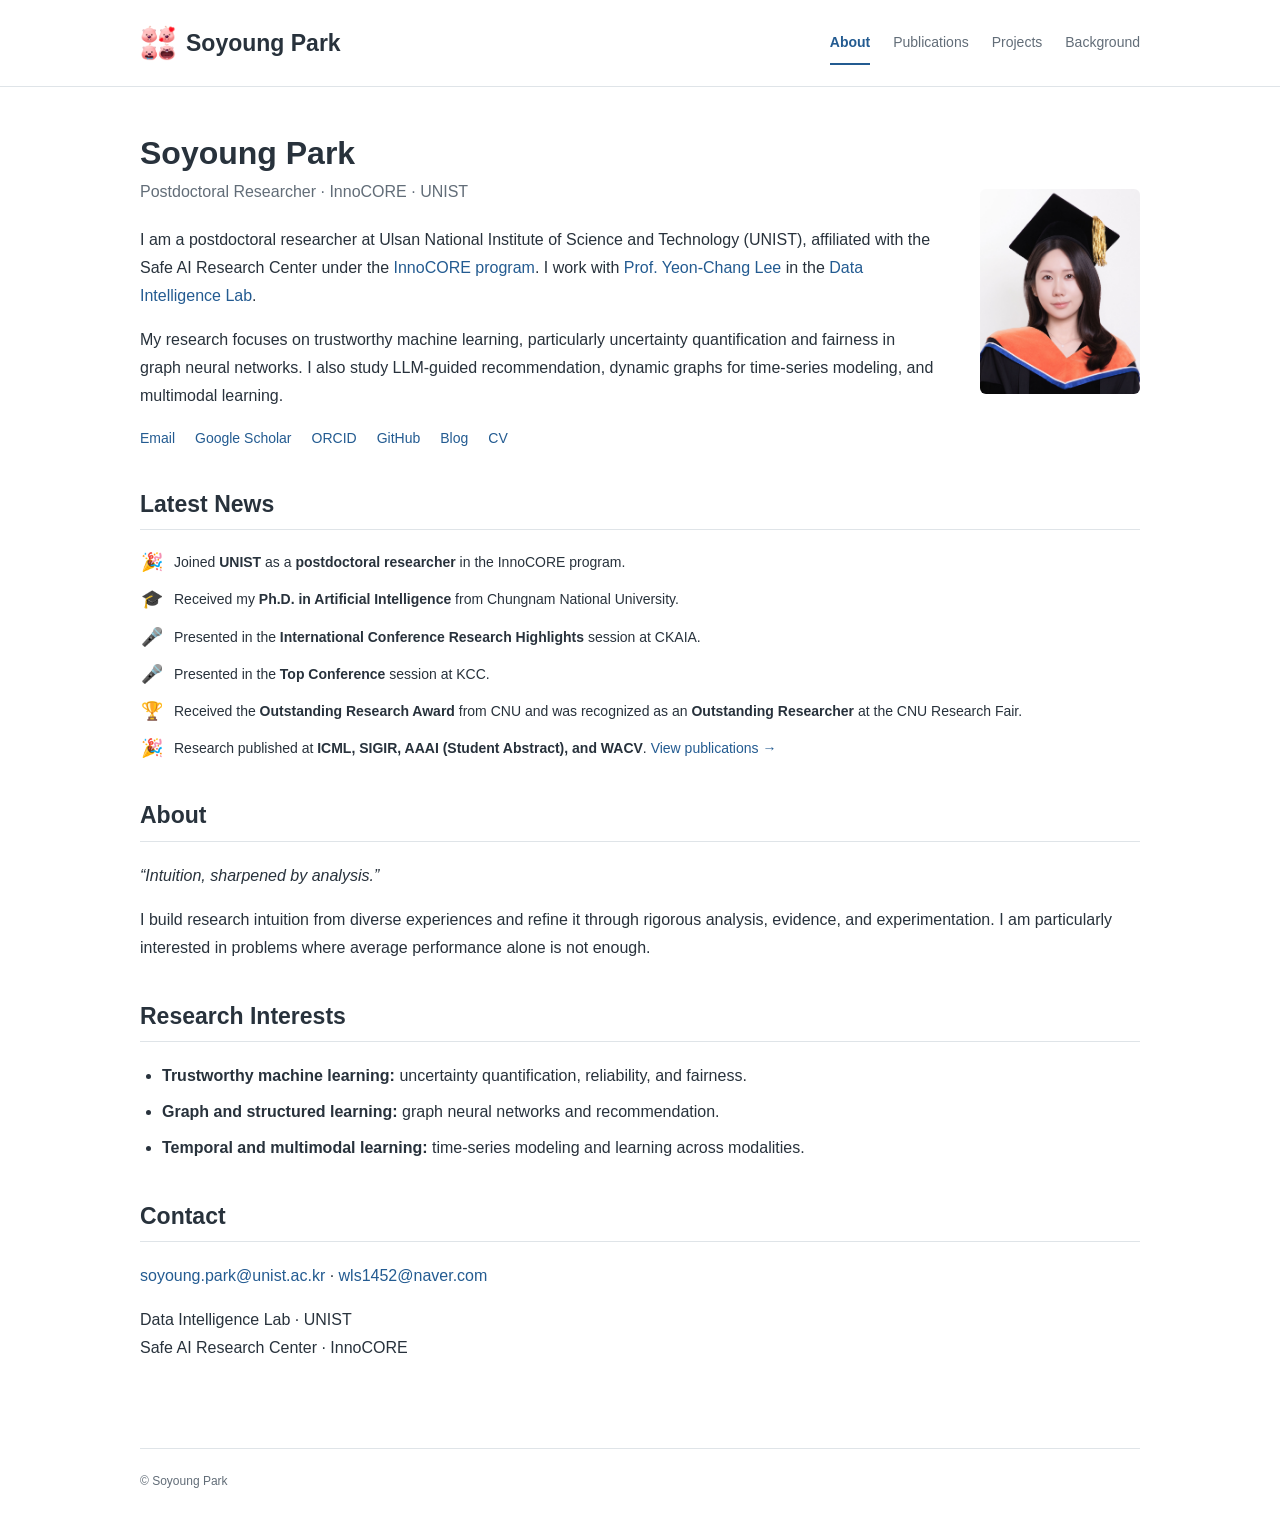
==== commit 57332758: "Restyle Latest News with highlights and emoji instead of dates" ====
--- a/index.html
+++ b/index.html
@@ -6,7 +6,7 @@
 <meta name="description" content="Soyoung Park — About. Postdoctoral researcher in trustworthy and reliable machine learning.">
 <title>About | Soyoung Park</title>
 <link rel="icon" href="assets/images/loopy.png?v=1" type="image/png">
-<link rel="stylesheet" href="assets/css/style.css?v=12">
+<link rel="stylesheet" href="assets/css/style.css?v=13">
 </head>
 <body>
 <a class="skip-link" href="#main">Skip to content</a>
@@ -27,13 +27,13 @@
 <div class="profile-links"><a href="mailto:soyoung.park@unist.ac.kr">Email</a><a href="https://scholar.google.co.kr/citations?user=gVs80sgAAAAJ&amp;hl=en">Google Scholar</a><a href="https://orcid.org/0009-0000-7755-0041">ORCID</a><a href="https://github.com/sybeam27">GitHub</a><a href="https://blog.naver.com/young_treasure">Blog</a><a href="CV_Soyoung%20Park.pdf" target="_blank" rel="noopener" title="Open CV as a PDF in a new tab">CV</a></div>
 </div>
 <img class="profile-photo" src="assets/images/profile.jpg" alt="Soyoung Park" width="2802" height="3603" fetchpriority="high"></section>
-<section aria-labelledby="news"><h2 id="news">News</h2><ul class="news-list">
-<li><time datetime="2026-09">Sep. 2026</time><span>Joined UNIST as a postdoctoral researcher in the InnoCORE program.</span></li>
-<li><time datetime="2026-08">Aug. 2026</time><span>Received my Ph.D. in Artificial Intelligence from Chungnam National University.</span></li>
-<li><time datetime="2026-08-07">Aug. 7, 2026</time><span>Presented in the International Conference Research Highlights session at CKAIA 2026.</span></li>
-<li><time datetime="2026-06-24">Jun. 24, 2026</time><span>Presented in the Top Conference session at KCC 2026.</span></li>
-<li><time datetime="2026">2026</time><span>Received the Outstanding Research Award from CNU and was recognized as an Outstanding Researcher at the CNU Research Fair.</span></li>
-<li><time datetime="2026">2026</time><span>Research published at ICML, SIGIR, AAAI (Student Abstract), and WACV. <a href="publications.html#international">View publications →</a></span></li>
+<section aria-labelledby="news"><h2 id="news">Latest News</h2><ul class="news-list">
+<li><span class="news-icon" aria-hidden="true">🎉</span><span>Joined <strong>UNIST</strong> as a <strong>postdoctoral researcher</strong> in the InnoCORE program.</span></li>
+<li><span class="news-icon" aria-hidden="true">🎓</span><span>Received my <strong>Ph.D. in Artificial Intelligence</strong> from Chungnam National University.</span></li>
+<li><span class="news-icon" aria-hidden="true">🎤</span><span>Presented in the <strong>International Conference Research Highlights</strong> session at CKAIA.</span></li>
+<li><span class="news-icon" aria-hidden="true">🎤</span><span>Presented in the <strong>Top Conference</strong> session at KCC.</span></li>
+<li><span class="news-icon" aria-hidden="true">🏆</span><span>Received the <strong>Outstanding Research Award</strong> from CNU and was recognized as an <strong>Outstanding Researcher</strong> at the CNU Research Fair.</span></li>
+<li><span class="news-icon" aria-hidden="true">🎉</span><span>Research published at <strong>ICML, SIGIR, AAAI (Student Abstract), and WACV</strong>. <a href="publications.html#international">View publications →</a></span></li>
 </ul></section>
 <section aria-labelledby="about"><h2 id="about">About</h2>
 <p class="philosophy">“Intuition, sharpened by analysis.”</p><p>I build research intuition from diverse experiences and refine it through rigorous analysis, evidence, and experimentation. I am particularly interested in problems where average performance alone is not enough.</p></section>
--- a/assets/css/style.css
+++ b/assets/css/style.css
@@ -134,8 +134,8 @@
 .project-affiliation { font-size: 13px; color: var(--muted); }
 
 .news-list { list-style: none; padding: 0; }
-.news-list li { display: grid; grid-template-columns: 120px minmax(0, 1fr); gap: 18px; margin-bottom: 12px; font-size: 14px; }
-.news-list time { color: var(--muted); font-variant-numeric: tabular-nums; }
+.news-list li { display: grid; grid-template-columns: 24px minmax(0, 1fr); gap: 10px; margin-bottom: 12px; font-size: 14px; }
+.news-icon { font-size: 18px; line-height: 1.4; text-align: center; }
 .record-aside .university-symbol img { width: 36px; height: 36px; }
 @media (max-width: 560px) {
   .profile { grid-template-columns: minmax(0, 1fr) 88px; gap: 18px 16px; align-items: center; }
@@ -146,7 +146,7 @@
   .profile-photo { width: 88px; grid-column: 2; grid-row: 1; justify-self: end; }
   .profile-copy > p, .profile-links { grid-column: 1 / -1; margin-bottom: 0; }
   .profile-links { gap: 8px 18px; }
-  .news-list li { grid-template-columns: 1fr; gap: 2px; margin-bottom: 16px; }
+  .news-list li { margin-bottom: 16px; }
 }
 
 .wordmark { display: inline-flex; align-items: center; gap: 10px; }
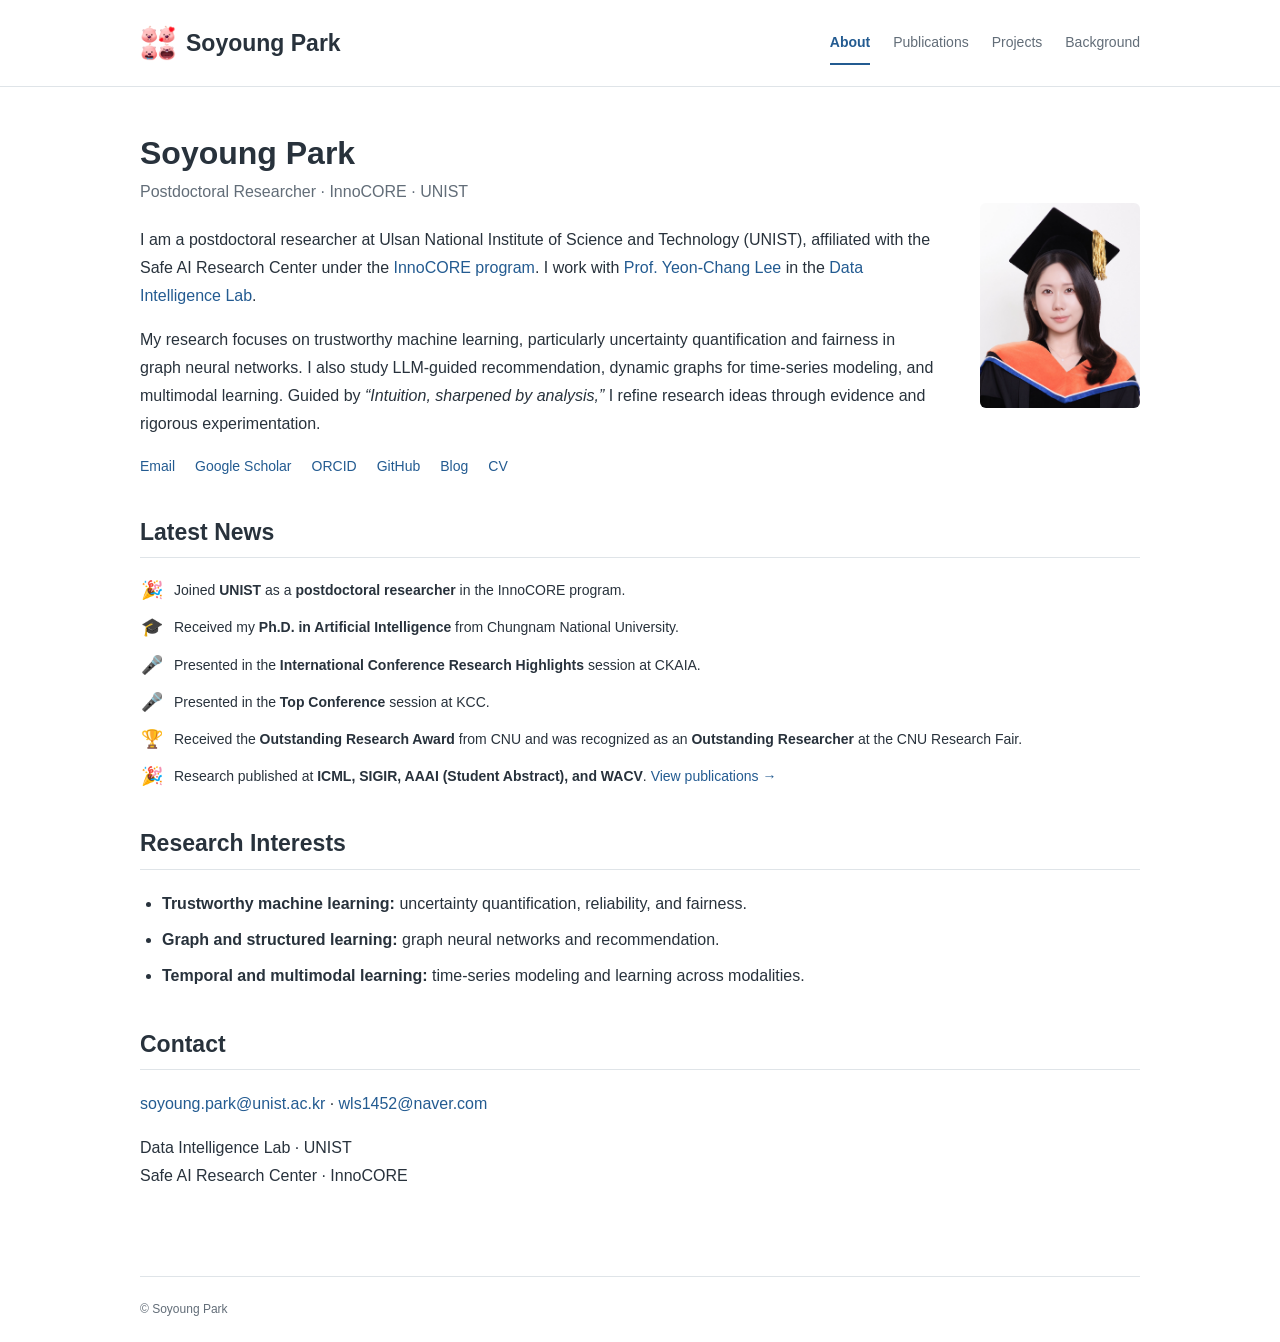
==== commit 620775ca: "Merge About introduction and use supplied university signatures" ====
--- a/index.html
+++ b/index.html
@@ -6,7 +6,7 @@
 <meta name="description" content="Soyoung Park — About. Postdoctoral researcher in trustworthy and reliable machine learning.">
 <title>About | Soyoung Park</title>
 <link rel="icon" href="assets/images/loopy.png?v=1" type="image/png">
-<link rel="stylesheet" href="assets/css/style.css?v=13">
+<link rel="stylesheet" href="assets/css/style.css?v=14">
 </head>
 <body>
 <a class="skip-link" href="#main">Skip to content</a>
@@ -22,7 +22,7 @@
 <div class="profile-copy"><div class="profile-heading"><h1 id="name">Soyoung Park</h1><p class="position">Postdoctoral Researcher · InnoCORE · UNIST</p></div>
 
 <p>I am a postdoctoral researcher at Ulsan National Institute of Science and Technology (UNIST), affiliated with the Safe AI Research Center under the <a href="https://www.innocore.or.kr/unist">InnoCORE program</a>. I work with <a href="https://aigs.unist.ac.kr/eng/yeon-chang-lee/">Prof. Yeon-Chang Lee</a> in the <a href="https://sites.google.com/view/unist-dilab">Data Intelligence Lab</a>.</p>
-<p>My research focuses on trustworthy machine learning, particularly uncertainty quantification and fairness in graph neural networks. I also study LLM-guided recommendation, dynamic graphs for time-series modeling, and multimodal learning.</p>
+<p>My research focuses on trustworthy machine learning, particularly uncertainty quantification and fairness in graph neural networks. I also study LLM-guided recommendation, dynamic graphs for time-series modeling, and multimodal learning. Guided by <em>“Intuition, sharpened by analysis,”</em> I refine research ideas through evidence and rigorous experimentation.</p>
 <!-- <p>Before focusing on academic research, I worked with real-world data across energy and public-sector projects. These experiences continue to shape the questions I ask and how I evaluate machine learning methods.</p> -->
 <div class="profile-links"><a href="mailto:soyoung.park@unist.ac.kr">Email</a><a href="https://scholar.google.co.kr/citations?user=gVs80sgAAAAJ&amp;hl=en">Google Scholar</a><a href="https://orcid.org/0009-0000-7755-0041">ORCID</a><a href="https://github.com/sybeam27">GitHub</a><a href="https://blog.naver.com/young_treasure">Blog</a><a href="CV_Soyoung%20Park.pdf" target="_blank" rel="noopener" title="Open CV as a PDF in a new tab">CV</a></div>
 </div>
@@ -35,8 +35,6 @@
 <li><span class="news-icon" aria-hidden="true">🏆</span><span>Received the <strong>Outstanding Research Award</strong> from CNU and was recognized as an <strong>Outstanding Researcher</strong> at the CNU Research Fair.</span></li>
 <li><span class="news-icon" aria-hidden="true">🎉</span><span>Research published at <strong>ICML, SIGIR, AAAI (Student Abstract), and WACV</strong>. <a href="publications.html#international">View publications →</a></span></li>
 </ul></section>
-<section aria-labelledby="about"><h2 id="about">About</h2>
-<p class="philosophy">“Intuition, sharpened by analysis.”</p><p>I build research intuition from diverse experiences and refine it through rigorous analysis, evidence, and experimentation. I am particularly interested in problems where average performance alone is not enough.</p></section>
 <section aria-labelledby="research"><h2 id="research">Research Interests</h2>
 <ul class="interests"><li><strong>Trustworthy machine learning:</strong> uncertainty quantification, reliability, and fairness.</li><li><strong>Graph and structured learning:</strong> graph neural networks and recommendation.</li><li><strong>Temporal and multimodal learning:</strong> time-series modeling and learning across modalities.</li></ul></section>
 <section aria-labelledby="contact"><h2 id="contact">Contact</h2><p><a href="mailto:soyoung.park@unist.ac.kr">soyoung.park@unist.ac.kr</a> · <a href="mailto:wls1452@naver.com">wls1452@naver.com</a></p><p>Data Intelligence Lab · UNIST<br>Safe AI Research Center · InnoCORE</p></section>
--- a/assets/css/style.css
+++ b/assets/css/style.css
@@ -151,3 +151,6 @@
 
 .wordmark { display: inline-flex; align-items: center; gap: 10px; }
 .brand-loopy { display: block; width: 36px; height: 36px; object-fit: contain; flex: none; }
+
+.record-aside .university-signature img { width: 88px; height: 40px; object-fit: contain; }
+.university-signature-crop { display: block; width: 88px; height: auto; overflow: hidden; }
